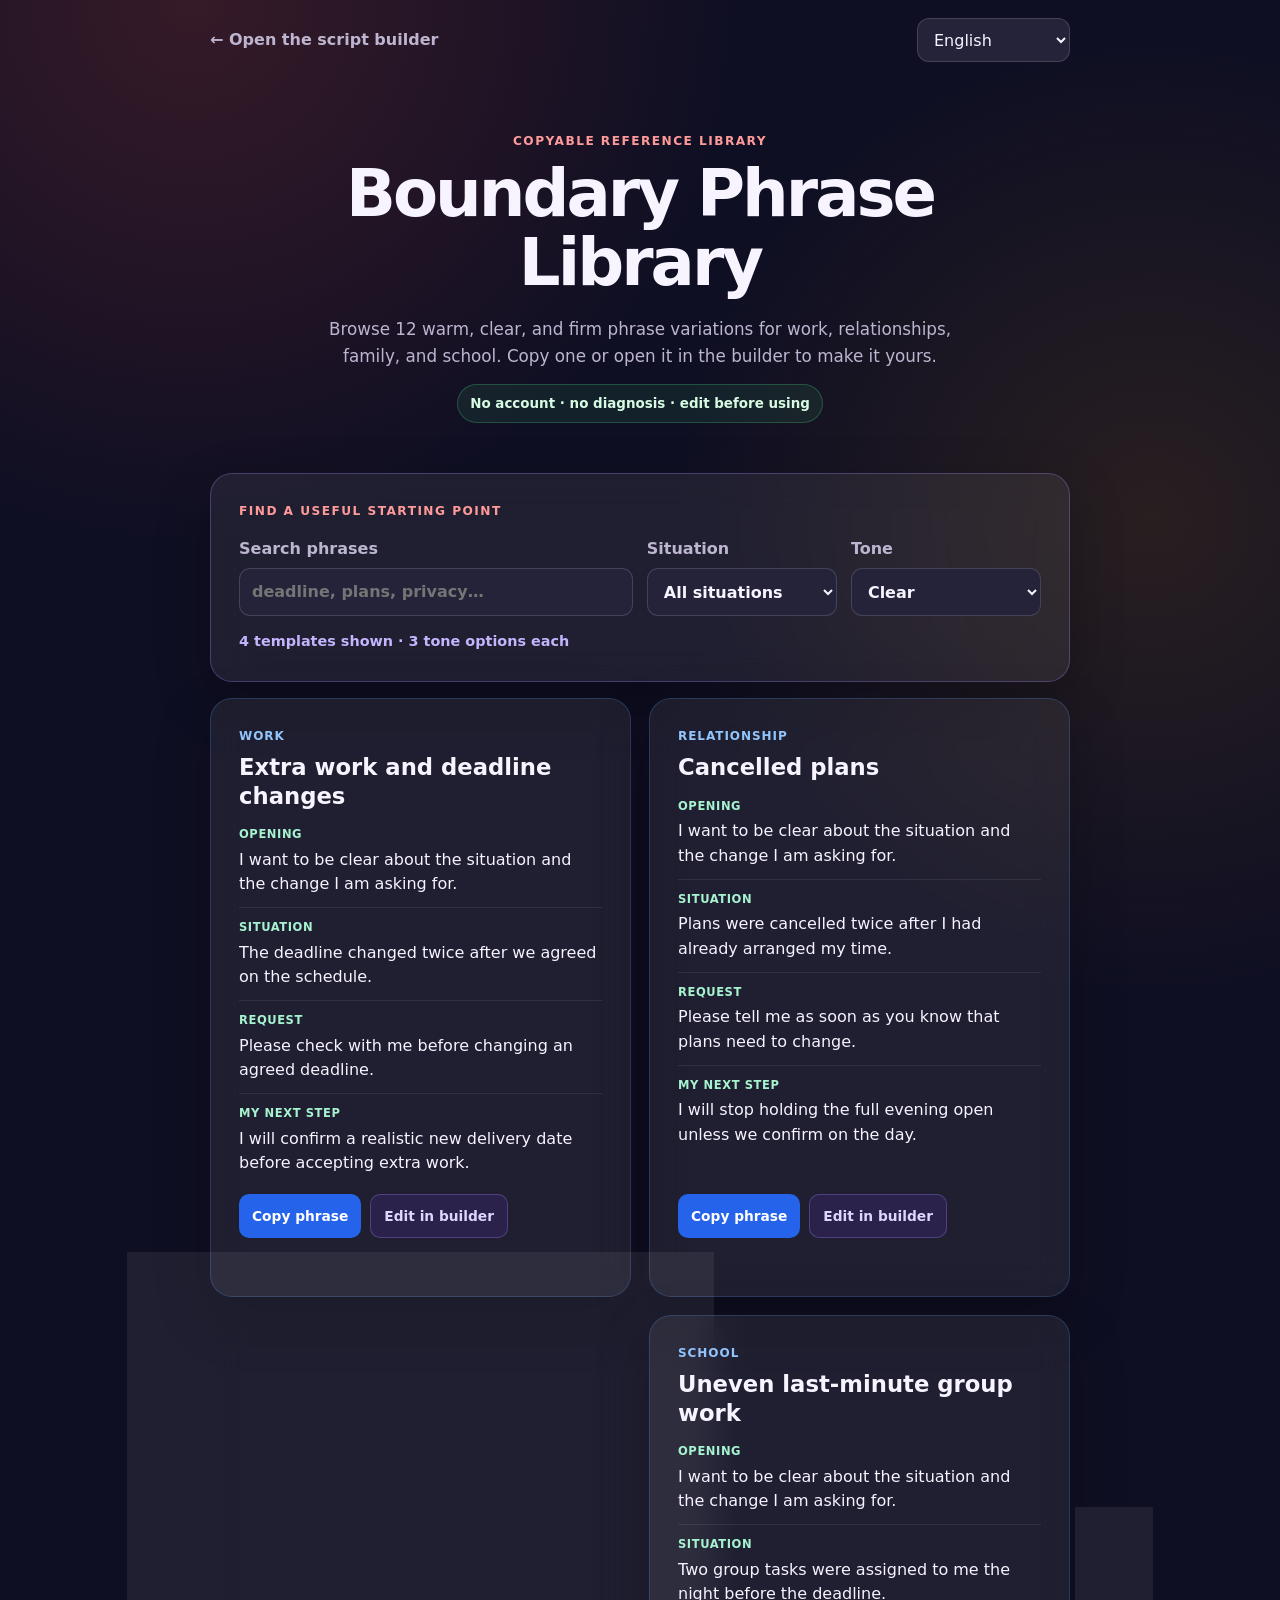
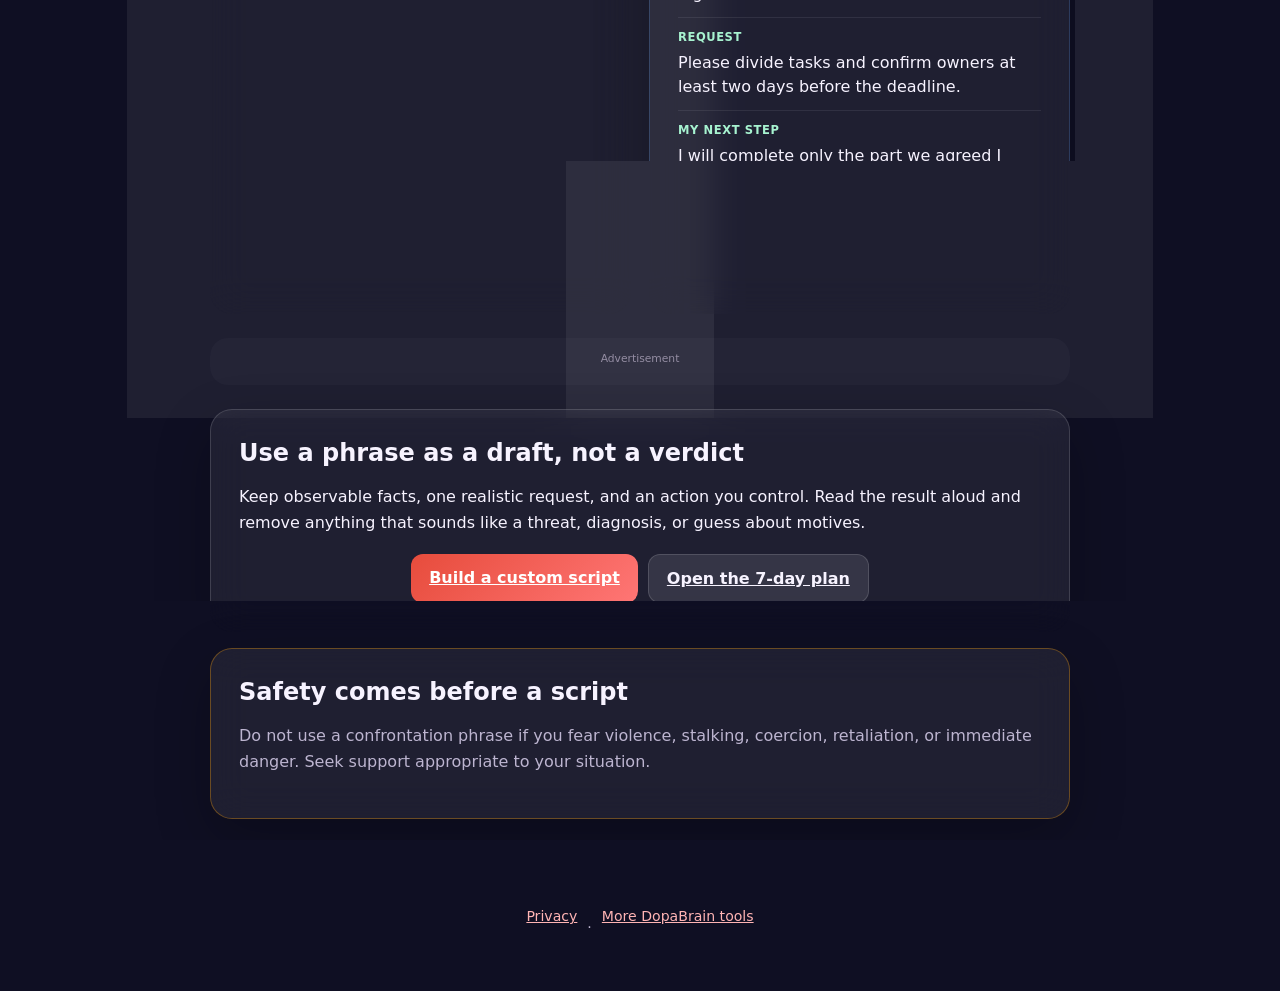
==== library.html @ 18e552e8 "feat: add boundary phrase reference library" ====
<!DOCTYPE html>
<html lang="en" data-theme="dark">
<head>
    <meta charset="UTF-8">
    <meta name="viewport" content="width=device-width, initial-scale=1.0">
    <meta name="theme-color" content="#0f0f23">
    <title>12 Boundary Phrase Templates for Work & Relationships | DopaBrain</title>
    <meta name="description" content="Browse, filter, copy, and edit 12 practical boundary phrase templates for work, relationships, family, and school. Free and available in 12 languages.">
    <link rel="canonical" href="https://dopabrain.com/stress-check/library.html">
    <meta property="og:type" content="website">
    <meta property="og:url" content="https://dopabrain.com/stress-check/library.html">
    <meta property="og:title" content="Boundary Phrase Library">
    <meta property="og:description" content="Copy clear words for saying no, making a request, or naming your next step.">
    <meta property="og:image" content="https://dopabrain.com/stress-check/og-image.jpg">
    <meta name="twitter:card" content="summary_large_image">
    <link rel="icon" href="icon-192.svg">
    <link rel="stylesheet" href="css/plan.css">
    <link rel="stylesheet" href="css/library.css">
    <link rel="preconnect" href="https://pagead2.googlesyndication.com">
    <script async src="https://pagead2.googlesyndication.com/pagead/js/adsbygoogle.js?client=ca-pub-3600813755953882" crossorigin="anonymous"></script>
    <script async src="https://www.googletagmanager.com/gtag/js?id=G-J8GSWM40TV"></script>
    <script>
        window.dataLayer = window.dataLayer || [];
        function gtag(){dataLayer.push(arguments);}
        gtag('js', new Date());
        gtag('config', 'G-J8GSWM40TV');
    </script>
    <script type="application/ld+json">
    {
      "@context": "https://schema.org",
      "@type": "CollectionPage",
      "name": "Boundary Phrase Library",
      "url": "https://dopabrain.com/stress-check/library.html",
      "description": "A filterable, copyable collection of boundary and request phrase templates for work, relationships, family, and school.",
      "inLanguage": ["en","ko","zh","hi","ru","ja","es","pt","id","tr","de","fr"],
      "dateModified": "2026-07-25",
      "mainEntity": {
        "@type": "ItemList",
        "numberOfItems": 4,
        "itemListElement": [
          {"@type":"ListItem","position":1,"name":"Extra work and deadline changes"},
          {"@type":"ListItem","position":2,"name":"Cancelled relationship plans"},
          {"@type":"ListItem","position":3,"name":"Family privacy"},
          {"@type":"ListItem","position":4,"name":"Uneven group work"}
        ]
      }
    }
    </script>
</head>
<body>
    <a class="skip-link" href="#library-main" data-ui="skip">Skip to phrase library</a>
    <header class="topbar">
        <a class="back-link" id="builder-back-link" href="script.html?source=boundary_library_header" data-ui="back">← Open the script builder</a>
        <label class="language-label">
            <span class="sr-only" data-ui="language">Language</span>
            <select id="language-select" aria-label="Language">
                <option value="en">English</option>
                <option value="ko">한국어</option>
                <option value="zh">中文</option>
                <option value="hi">हिन्दी</option>
                <option value="ru">Русский</option>
                <option value="ja">日本語</option>
                <option value="es">Español</option>
                <option value="pt">Português</option>
                <option value="id">Indonesia</option>
                <option value="tr">Türkçe</option>
                <option value="de">Deutsch</option>
                <option value="fr">Français</option>
            </select>
        </label>
    </header>

    <main id="library-main">
        <section class="hero">
            <p class="eyebrow" data-ui="eyebrow">COPYABLE REFERENCE LIBRARY</p>
            <h1 data-ui="title">Boundary Phrase Library</h1>
            <p class="hero-copy" data-ui="subtitle">Browse 12 warm, clear, and firm phrase variations for work, relationships, family, and school. Copy one or open it in the builder to make it yours.</p>
            <div class="privacy-chip" data-ui="privacy">No account · no diagnosis · edit before using</div>
        </section>

        <section class="filter-card card" aria-labelledby="filter-title">
            <p class="eyebrow" id="filter-title" data-ui="filterTitle">FIND A USEFUL STARTING POINT</p>
            <div class="library-controls">
                <label class="search-control">
                    <span data-ui="searchLabel">Search phrases</span>
                    <input id="phrase-search" type="search" maxlength="80" placeholder="deadline, plans, privacy…">
                </label>
                <label>
                    <span data-ui="contextLabel">Situation</span>
                    <select id="context-select">
                        <option value="all">All situations</option>
                        <option value="work">Work</option>
                        <option value="relationship">Relationship</option>
                        <option value="family">Family</option>
                        <option value="school">School</option>
                    </select>
                </label>
                <label>
                    <span data-ui="toneLabel">Tone</span>
                    <select id="tone-select">
                        <option value="warm">Warm</option>
                        <option value="clear" selected>Clear</option>
                        <option value="firm">Firm</option>
                    </select>
                </label>
            </div>
            <p class="result-count" id="result-count" aria-live="polite">4 templates shown · 3 tone options each</p>
        </section>

        <section class="phrase-grid" id="phrase-grid" aria-live="polite">
            <article class="phrase-card card">
                <p class="phrase-context">Work</p>
                <h2>Extra work and deadline changes</h2>
                <p><strong>Opening:</strong> I want to be clear about the situation and the change I am asking for.</p>
                <p><strong>Situation:</strong> The deadline changed twice after we agreed on the schedule.</p>
                <p><strong>Request:</strong> Please check with me before changing an agreed deadline.</p>
                <p><strong>My next step:</strong> I will confirm a realistic new delivery date before accepting extra work.</p>
                <a href="script.html?lang=en&amp;context=work&amp;tone=clear&amp;example=1&amp;source=boundary_library">Edit this work script</a>
            </article>
            <article class="phrase-card card">
                <p class="phrase-context">Relationship</p>
                <h2>Cancelled plans</h2>
                <p>Ask for earlier notice and name how you will protect your time.</p>
            </article>
            <article class="phrase-card card">
                <p class="phrase-context">Family</p>
                <h2>Personal information shared without permission</h2>
                <p>Ask before sharing and decide what information you will keep private.</p>
            </article>
            <article class="phrase-card card">
                <p class="phrase-context">School</p>
                <h2>Uneven last-minute group work</h2>
                <p>Agree on task owners earlier and complete only your agreed part.</p>
            </article>
        </section>
        <p class="no-results card" id="no-results" data-ui="noResults" hidden>No matching phrase. Try another word or situation.</p>

        <aside class="ad-card" data-ad-surface="boundary_library_mid">
            <span class="ad-label" data-ui="ad">Advertisement</span>
            <ins class="adsbygoogle"
                 style="display:block"
                 data-ad-client="ca-pub-3600813755953882"
                 data-ad-slot="3295820393"
                 data-ad-format="auto"
                 data-full-width-responsive="true"></ins>
            <script>
                try {
                    (adsbygoogle = window.adsbygoogle || []).push({});
                } catch (_) {}
            </script>
        </aside>

        <section class="library-guide card">
            <h2 data-ui="howTitle">Use a phrase as a draft, not a verdict</h2>
            <p data-ui="howCopy">Keep observable facts, one realistic request, and an action you control. Read the result aloud and remove anything that sounds like a threat, diagnosis, or guess about motives.</p>
            <div class="action-row">
                <a class="primary-button" id="builder-link" href="script.html?source=boundary_library_footer" data-ui="builderLink">Build a custom script</a>
                <a class="secondary-button" id="plan-link" href="plan.html?source=boundary_library" data-ui="planLink">Open the 7-day plan</a>
            </div>
        </section>

        <section class="safety card">
            <h2 data-ui="safetyTitle">Safety comes before a script</h2>
            <p data-ui="safetyCopy">Do not use a confrontation phrase if you fear violence, stalking, coercion, retaliation, or immediate danger. Seek support appropriate to your situation.</p>
        </section>
    </main>

    <footer>
        <a href="/privacy-policy.html" data-ui="privacyPolicy">Privacy</a>
        <span>·</span>
        <a href="/portal/tools/" data-ui="moreTools">More DopaBrain tools</a>
    </footer>

    <script src="js/script.js" defer></script>
    <script src="js/library.js" defer></script>
    <script src="/portal/js/cross-promo.js" defer></script>
</body>
</html>
---- css/plan.css ----
:root {
    color-scheme: dark;
    --bg: #0f0f23;
    --surface: rgba(255,255,255,0.065);
    --surface-strong: rgba(255,255,255,0.1);
    --border: rgba(255,255,255,0.14);
    --text: #f7f3ff;
    --muted: #bdb5d0;
    --accent: #ff6b6b;
    --accent-2: #f59e0b;
    --success: #4ade80;
    --shadow: 0 20px 55px rgba(0,0,0,0.24);
}

* { box-sizing: border-box; }

html { scroll-behavior: smooth; }

body {
    margin: 0;
    min-width: 320px;
    min-height: 100vh;
    font-family: Inter, ui-sans-serif, system-ui, -apple-system, BlinkMacSystemFont, "Segoe UI", sans-serif;
    color: var(--text);
    background:
        radial-gradient(circle at 15% 0%, rgba(231,76,60,0.18), transparent 34rem),
        radial-gradient(circle at 90% 20%, rgba(245,158,11,0.11), transparent 30rem),
        var(--bg);
    line-height: 1.6;
}

a { color: #ffb4b4; }

button, select, a { font: inherit; }

button, select, a[href] { min-height: 44px; }

button:focus-visible, select:focus-visible, a:focus-visible {
    outline: 3px solid #fff;
    outline-offset: 3px;
}

.skip-link {
    position: fixed;
    top: -80px;
    left: 12px;
    z-index: 100;
    padding: 10px 14px;
    color: #15101f;
    background: #fff;
    border-radius: 10px;
}

.skip-link:focus { top: 12px; }

.sr-only {
    position: absolute;
    width: 1px;
    height: 1px;
    padding: 0;
    margin: -1px;
    overflow: hidden;
    clip: rect(0, 0, 0, 0);
    white-space: nowrap;
    border: 0;
}

.topbar {
    width: min(100% - 32px, 860px);
    margin: 0 auto;
    padding: 18px 0;
    display: flex;
    align-items: center;
    justify-content: space-between;
    gap: 16px;
}

.back-link {
    display: inline-flex;
    align-items: center;
    color: var(--muted);
    text-decoration: none;
    font-weight: 700;
}

.language-label select,
.controls select {
    color: var(--text);
    background: #25233a;
    border: 1px solid var(--border);
    border-radius: 12px;
    padding: 10px 38px 10px 12px;
}

main {
    width: min(100% - 32px, 860px);
    margin: 0 auto;
    padding-bottom: 48px;
}

.hero {
    text-align: center;
    padding: 52px 12px 34px;
}

.eyebrow {
    margin: 0 0 8px;
    color: #ff9a9a;
    font-size: 0.76rem;
    font-weight: 900;
    letter-spacing: 0.12em;
}

h1, h2, p { overflow-wrap: anywhere; }

h1 {
    margin: 0;
    font-size: clamp(2rem, 7vw, 4.1rem);
    line-height: 1.04;
    letter-spacing: -0.045em;
}

h2 { margin: 0 0 12px; line-height: 1.25; }

.hero-copy {
    max-width: 650px;
    margin: 20px auto 14px;
    color: var(--muted);
    font-size: 1.05rem;
}

.privacy-chip {
    display: inline-flex;
    padding: 8px 12px;
    color: #d7fbe2;
    background: rgba(74,222,128,0.09);
    border: 1px solid rgba(74,222,128,0.25);
    border-radius: 999px;
    font-size: 0.84rem;
    font-weight: 750;
}

.card {
    margin: 16px 0;
    padding: clamp(18px, 4vw, 28px);
    background: var(--surface);
    border: 1px solid var(--border);
    border-radius: 22px;
    box-shadow: var(--shadow);
    backdrop-filter: blur(18px);
}

.control-grid {
    display: grid;
    grid-template-columns: repeat(2, minmax(0, 1fr));
    gap: 14px;
}

.control-grid label { display: grid; gap: 7px; color: var(--muted); font-weight: 750; }

.focus-summary {
    margin: 18px 0 0;
    padding: 14px 16px;
    color: #fff1df;
    background: rgba(245,158,11,0.08);
    border-left: 3px solid var(--accent-2);
    border-radius: 10px;
}

.progress-card > div:first-child {
    display: flex;
    align-items: center;
    justify-content: space-between;
    gap: 16px;
}

.progress-label { color: var(--muted); font-weight: 750; }

.progress-track {
    height: 12px;
    margin-top: 12px;
    overflow: hidden;
    background: rgba(255,255,255,0.08);
    border-radius: 999px;
}

.progress-track span {
    display: block;
    width: 0;
    height: 100%;
    background: linear-gradient(90deg, var(--accent), var(--accent-2));
    transition: width 220ms ease;
}

.section-heading {
    margin: 36px 0 14px;
    display: flex;
    align-items: end;
    justify-content: space-between;
    gap: 18px;
}

.day-grid {
    display: grid;
    grid-template-columns: repeat(2, minmax(0, 1fr));
    gap: 14px;
}

.day-card {
    position: relative;
    display: grid;
    grid-template-columns: auto 1fr;
    gap: 14px;
    min-height: 180px;
    padding: 20px;
    background: linear-gradient(145deg, rgba(255,255,255,0.085), rgba(255,255,255,0.04));
    border: 1px solid var(--border);
    border-radius: 20px;
    cursor: pointer;
    transition: transform 180ms ease, border-color 180ms ease, opacity 180ms ease;
}

.day-card:hover { transform: translateY(-2px); border-color: rgba(255,107,107,0.52); }

.day-card.done { opacity: 0.68; border-color: rgba(74,222,128,0.45); }

.day-card.done h3, .day-card.done p { text-decoration: line-through; text-decoration-thickness: 1px; }

.day-card input {
    width: 24px;
    height: 24px;
    margin: 2px 0 0;
    accent-color: var(--success);
}

.day-number {
    display: block;
    margin-bottom: 4px;
    color: #ff9a9a;
    font-size: 0.74rem;
    font-weight: 900;
    letter-spacing: 0.1em;
}

.day-card h3 { margin: 0 0 7px; font-size: 1.08rem; }
.day-card p { margin: 0; color: var(--muted); font-size: 0.92rem; }

.ad-card {
    min-width: 0;
    margin: 24px 0;
    padding: 12px;
    overflow: hidden;
    text-align: center;
    border-radius: 18px;
    background: rgba(255,255,255,0.025);
}

.ad-label { display: block; margin-bottom: 6px; color: #857d96; font-size: 0.67rem; }

.action-panel { text-align: center; }
.action-panel > p { color: var(--muted); }

.action-row {
    display: flex;
    justify-content: center;
    gap: 10px;
    flex-wrap: wrap;
}

.primary-button, .secondary-button {
    padding: 11px 18px;
    border-radius: 12px;
    font-weight: 850;
    cursor: pointer;
}

.primary-button { color: #fff; background: linear-gradient(135deg, #e74c3c, #ff7675); border: 0; }
.secondary-button { color: var(--text); background: var(--surface-strong); border: 1px solid var(--border); }
.status-message { min-height: 25px; margin-bottom: 0; color: #a7f3d0 !important; }
.tool-next-link { display: inline-flex; align-items: center; margin-top: 18px; font-weight: 850; }

.evidence p, .safety p { color: var(--muted); }
.evidence ul { margin: 14px 0 0; padding-left: 20px; }
.evidence li + li { margin-top: 8px; }
.safety { border-color: rgba(245,158,11,0.35); }

footer {
    display: flex;
    justify-content: center;
    align-items: center;
    gap: 10px;
    padding: 22px 16px 42px;
    color: var(--muted);
    font-size: 0.88rem;
}

@media (max-width: 640px) {
    .topbar { align-items: stretch; }
    .back-link { flex: 1; }
    .language-label select { max-width: 132px; }
    .hero { padding-top: 34px; }
    .control-grid, .day-grid { grid-template-columns: 1fr; }
    .section-heading { align-items: start; flex-direction: column; }
    .section-heading .secondary-button { width: 100%; }
}

@media print {
    :root { color-scheme: light; }
    body { color: #111; background: #fff; }
    .topbar, .privacy-chip, .controls, .ad-card, .action-panel, footer, .skip-link { display: none !important; }
    main { width: 100%; padding: 0; }
    .hero { padding: 0 0 18px; }
    .hero-copy { color: #333; }
    .card, .day-card { color: #111; background: #fff; border: 1px solid #bbb; box-shadow: none; break-inside: avoid; }
    .day-card p, .evidence p, .safety p { color: #333; }
    .day-grid { grid-template-columns: repeat(2, 1fr); }
}

@media (prefers-reduced-motion: reduce) {
    * { scroll-behavior: auto !important; transition: none !important; }
}
---- css/library.css ----
.filter-card {
    border-color: rgba(167,139,250,0.3);
}

.library-controls {
    display: grid;
    grid-template-columns: minmax(0, 1.45fr) repeat(2, minmax(150px, 0.7fr));
    gap: 14px;
    margin-top: 14px;
}

.library-controls label {
    display: grid;
    gap: 7px;
    color: var(--muted);
    font-weight: 750;
}

.library-controls input,
.library-controls select {
    width: 100%;
    min-height: 48px;
    padding: 10px 12px;
    color: var(--text);
    background: #25233a;
    border: 1px solid var(--border);
    border-radius: 11px;
    font: inherit;
}

.library-controls input:focus,
.library-controls select:focus {
    outline: 3px solid rgba(167,139,250,0.5);
    outline-offset: 2px;
}

.result-count {
    margin: 14px 0 0;
    color: #c4b5fd;
    font-size: 0.9rem;
    font-weight: 800;
}

.phrase-grid {
    display: grid;
    grid-template-columns: repeat(2, minmax(0, 1fr));
    gap: 18px;
}

.phrase-card {
    display: flex;
    flex-direction: column;
    min-width: 0;
    margin: 0;
    border-color: rgba(96,165,250,0.22);
}

.phrase-context {
    margin: 0 0 7px;
    color: #93c5fd;
    font-size: 0.75rem;
    font-weight: 900;
    letter-spacing: 0.08em;
    text-transform: uppercase;
}

.phrase-card h2 {
    margin: 0 0 15px;
    font-size: clamp(1.15rem, 3vw, 1.42rem);
}

.phrase-lines {
    display: grid;
    gap: 10px;
    margin-bottom: 18px;
}

.phrase-line {
    display: grid;
    gap: 4px;
    padding-top: 10px;
    border-top: 1px solid rgba(255,255,255,0.08);
}

.phrase-line:first-child {
    padding-top: 0;
    border-top: 0;
}

.phrase-label {
    color: #a7f3d0;
    font-size: 0.72rem;
    font-weight: 900;
    letter-spacing: 0.05em;
    text-transform: uppercase;
}

.phrase-text {
    color: var(--text);
    line-height: 1.55;
    overflow-wrap: anywhere;
}

.phrase-actions {
    display: flex;
    flex-wrap: wrap;
    gap: 9px;
    margin-top: auto;
}

.phrase-actions button,
.phrase-actions a {
    min-height: 44px;
    padding: 10px 13px;
    border-radius: 10px;
    font: inherit;
    font-size: 0.86rem;
    font-weight: 850;
    cursor: pointer;
}

.phrase-copy {
    color: #fff;
    background: #2563eb;
    border: 0;
}

.phrase-edit {
    display: inline-flex;
    align-items: center;
    color: #ddd6fe;
    background: rgba(124,58,237,0.14);
    border: 1px solid rgba(167,139,250,0.3);
    text-decoration: none;
}

.phrase-copy:focus-visible,
.phrase-edit:focus-visible {
    outline: 3px solid #c4b5fd;
    outline-offset: 2px;
}

.copy-status {
    min-height: 21px;
    margin: 9px 0 0;
    color: #86efac;
    font-size: 0.82rem;
    font-weight: 800;
}

.no-results {
    text-align: center;
    color: var(--muted);
}

.library-guide .action-row {
    margin-top: 18px;
}

[hidden] {
    display: none !important;
}

@media (max-width: 720px) {
    .library-controls {
        grid-template-columns: 1fr 1fr;
    }

    .search-control {
        grid-column: 1 / -1;
    }
}

@media (max-width: 560px) {
    .library-controls,
    .phrase-grid {
        grid-template-columns: 1fr;
    }

    .search-control {
        grid-column: auto;
    }

    .phrase-actions {
        display: grid;
        grid-template-columns: 1fr;
    }

    .phrase-actions a,
    .phrase-actions button {
        justify-content: center;
        text-align: center;
    }
}

@media print {
    .topbar,
    .filter-card,
    .ad-card,
    .library-guide,
    .safety,
    .phrase-actions,
    footer {
        display: none !important;
    }

    .phrase-grid {
        grid-template-columns: 1fr 1fr;
    }

    .phrase-card {
        break-inside: avoid;
        border: 1px solid #bbb;
        box-shadow: none;
    }
}
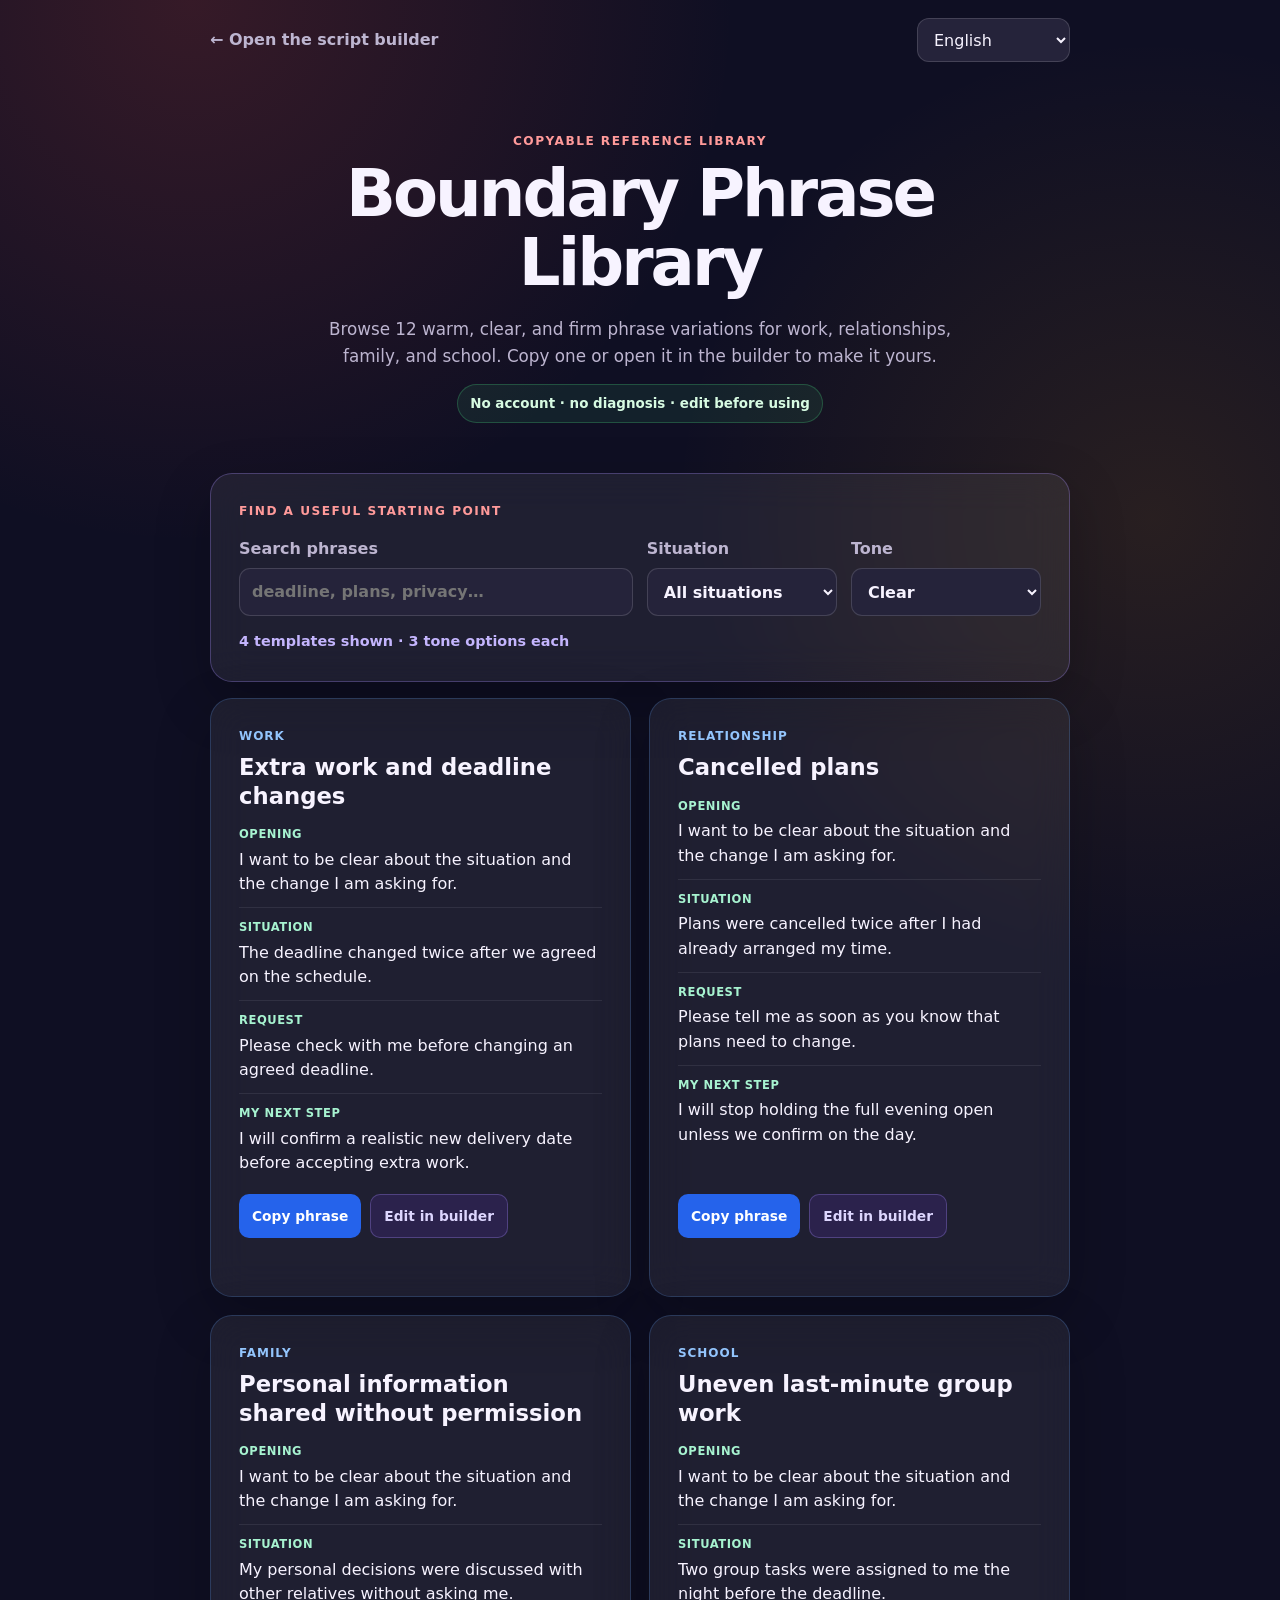
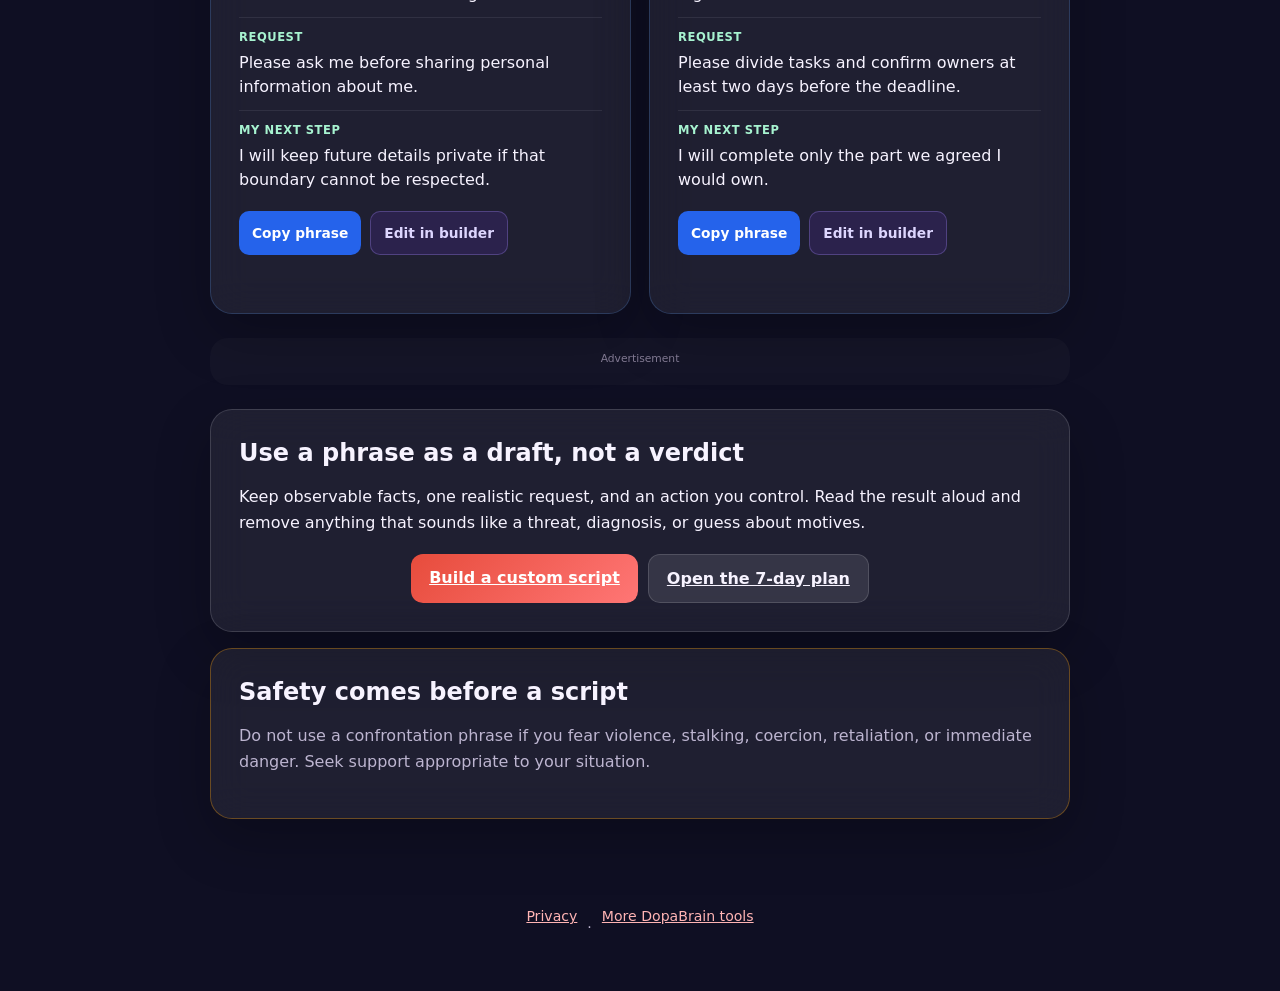
==== commit 4cdfccdf: "fix: repair privacy links in stress tools" ====
--- a/library.html
+++ b/library.html
@@ -166,7 +166,7 @@
     </main>
 
     <footer>
-        <a href="/privacy-policy.html" data-ui="privacyPolicy">Privacy</a>
+        <a href="/portal/privacy-policy.html" data-ui="privacyPolicy">Privacy</a>
         <span>·</span>
         <a href="/portal/tools/" data-ui="moreTools">More DopaBrain tools</a>
     </footer>
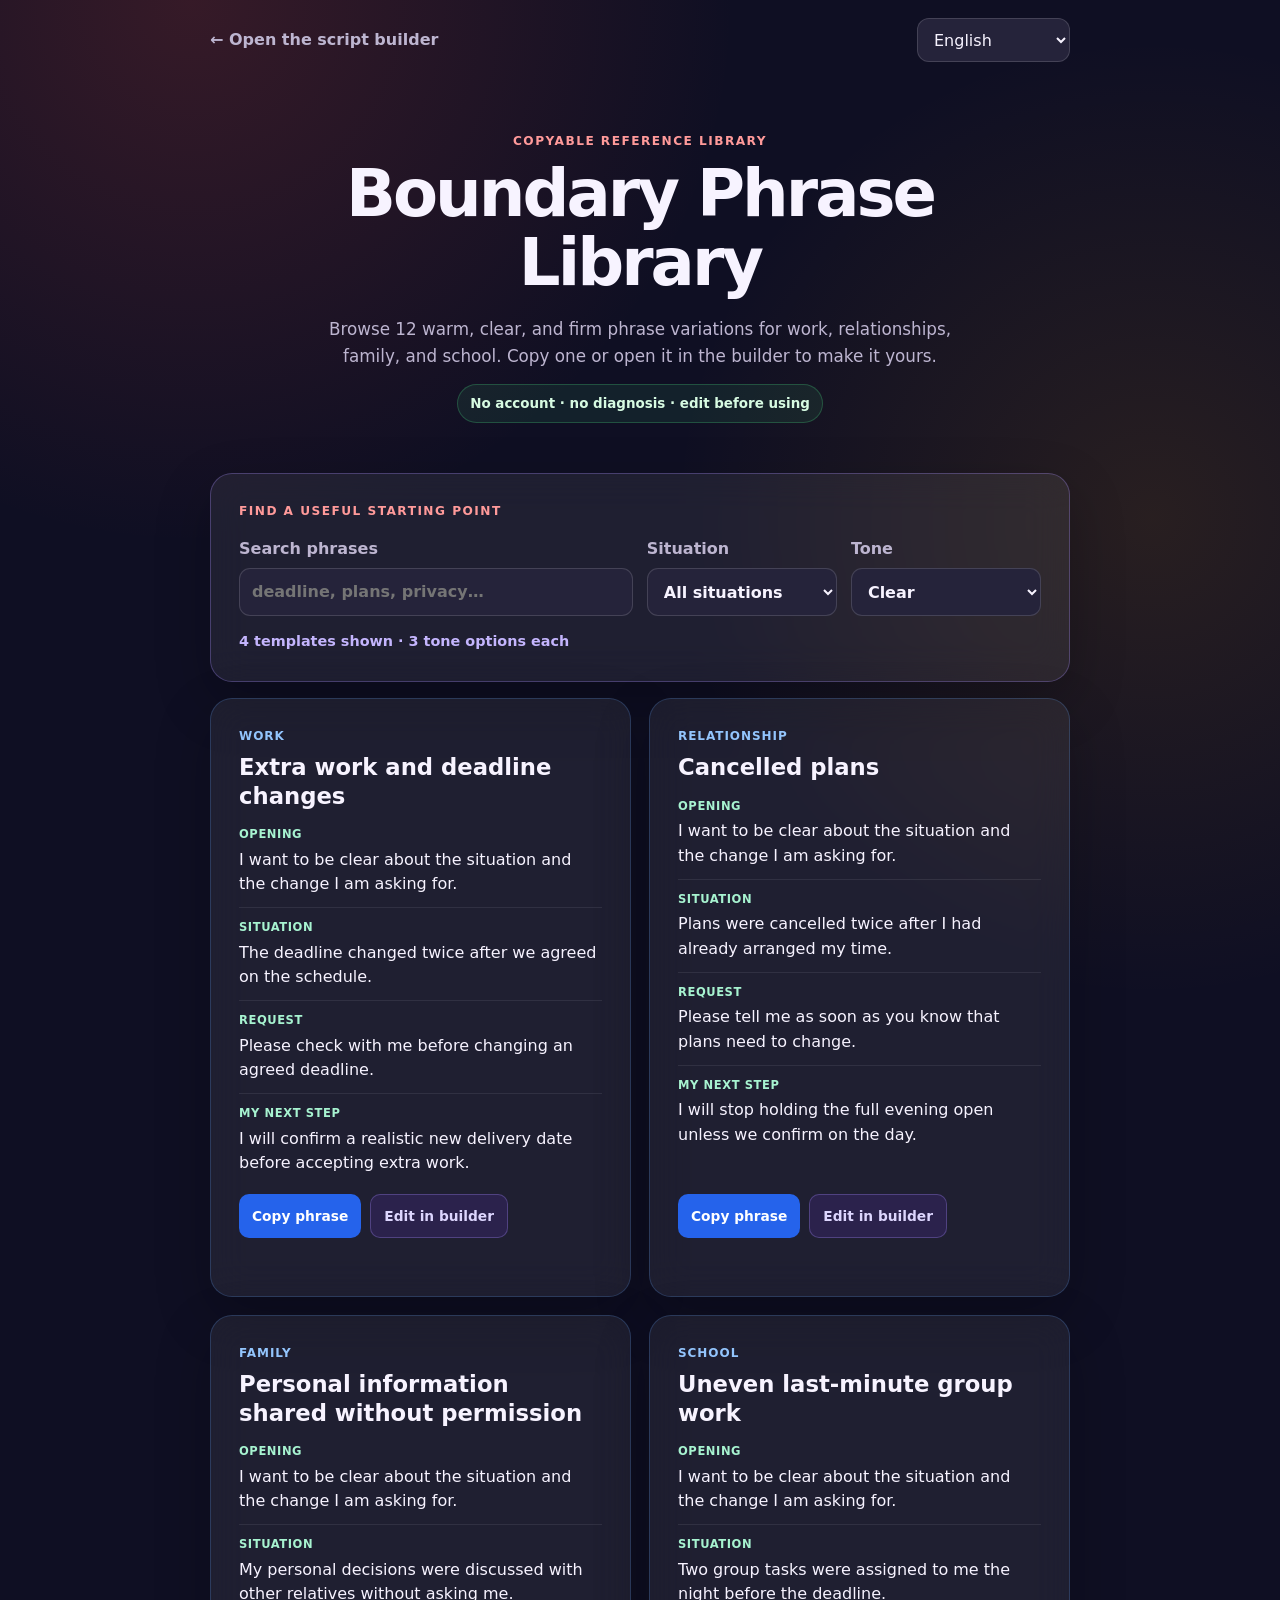
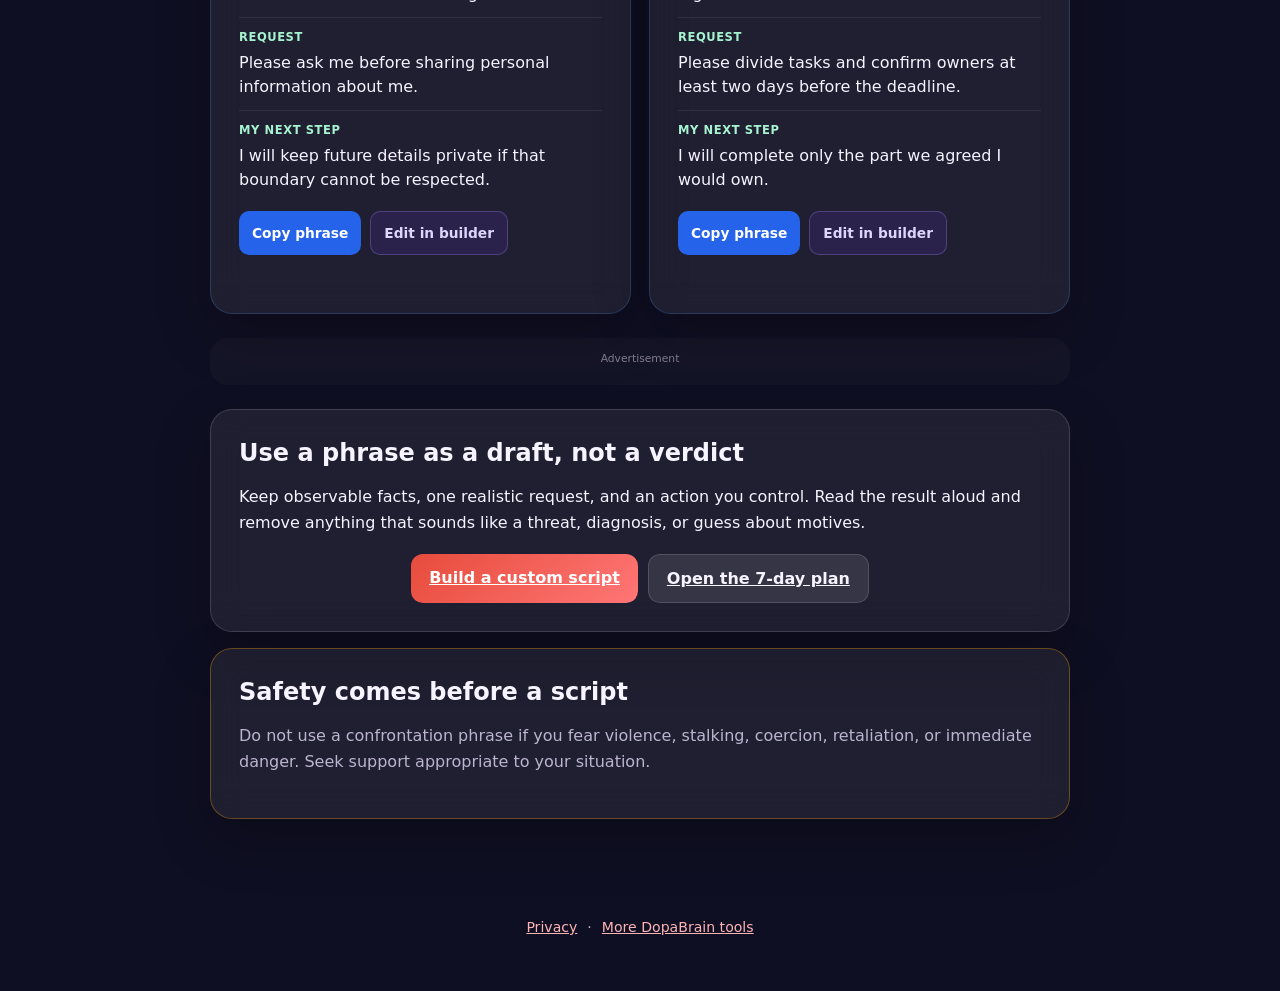
==== commit 32f3795a: "chore(plan,script,library): sync dateModified to 2026-11-07" ====
--- a/library.html
+++ b/library.html
@@ -6,6 +6,7 @@
     <meta name="theme-color" content="#0f0f23">
     <title>12 Boundary Phrase Templates for Work & Relationships | DopaBrain</title>
     <meta name="description" content="Browse, filter, copy, and edit 12 practical boundary phrase templates for work, relationships, family, and school. Free and available in 12 languages.">
+    <meta name="dateModified" content="2026-11-07">
     <link rel="canonical" href="https://dopabrain.com/stress-check/library.html">
     <meta property="og:type" content="website">
     <meta property="og:url" content="https://dopabrain.com/stress-check/library.html">
@@ -33,7 +34,7 @@
       "url": "https://dopabrain.com/stress-check/library.html",
       "description": "A filterable, copyable collection of boundary and request phrase templates for work, relationships, family, and school.",
       "inLanguage": ["en","ko","zh","hi","ru","ja","es","pt","id","tr","de","fr"],
-      "dateModified": "2026-07-25",
+      "dateModified": "2026-11-07",
       "mainEntity": {
         "@type": "ItemList",
         "numberOfItems": 4,
@@ -135,17 +136,11 @@
         </section>
         <p class="no-results card" id="no-results" data-ui="noResults" hidden>No matching phrase. Try another word or situation.</p>
 
-        <aside class="ad-card" data-ad-surface="boundary_library_mid">
+        <aside class="ad-card">
             <span class="ad-label" data-ui="ad">Advertisement</span>
-            <ins class="adsbygoogle"
-                 style="display:block"
-                 data-ad-client="ca-pub-3600813755953882"
-                 data-ad-slot="3295820393"
-                 data-ad-format="auto"
-                 data-full-width-responsive="true"></ins>
             <script>
                 try {
-                    (adsbygoogle = window.adsbygoogle || []).push({});
+
                 } catch (_) {}
             </script>
         </aside>
--- a/css/plan.css
+++ b/css/plan.css
@@ -227,10 +227,13 @@
 .day-card.done h3, .day-card.done p { text-decoration: line-through; text-decoration-thickness: 1px; }
 
 .day-card input {
-    width: 24px;
-    height: 24px;
-    margin: 2px 0 0;
+    width: 44px;
+    height: 44px;
+    min-width: 44px;
+    min-height: 44px;
+    margin: 0;
     accent-color: var(--success);
+    cursor: pointer;
 }
 
 .day-number {
@@ -282,6 +285,7 @@
 .evidence p, .safety p { color: var(--muted); }
 .evidence ul { margin: 14px 0 0; padding-left: 20px; }
 .evidence li + li { margin-top: 8px; }
+.evidence a { display: inline-flex; align-items: center; min-height: 44px; }
 .safety { border-color: rgba(245,158,11,0.35); }
 
 footer {
@@ -292,6 +296,11 @@
     padding: 22px 16px 42px;
     color: var(--muted);
     font-size: 0.88rem;
+}
+footer a {
+    display: inline-flex;
+    align-items: center;
+    min-height: 44px;
 }
 
 @media (max-width: 640px) {
